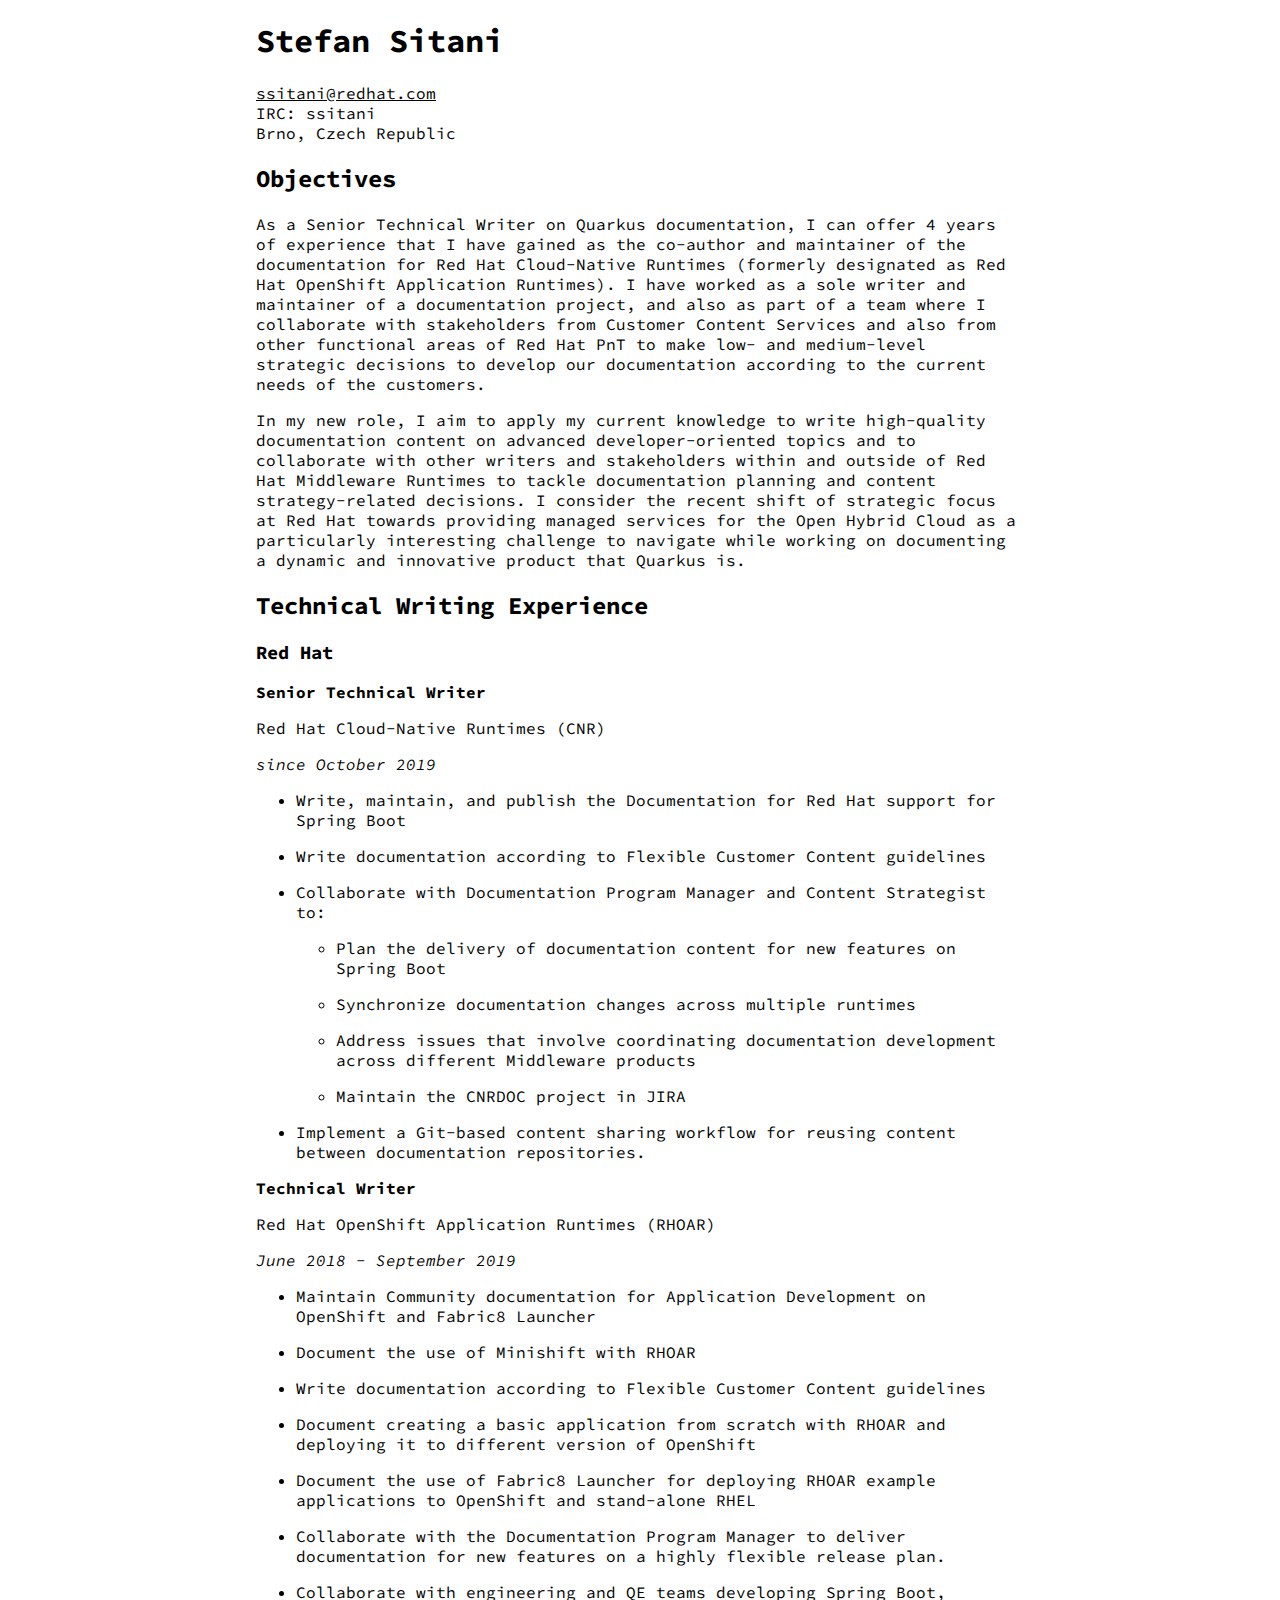
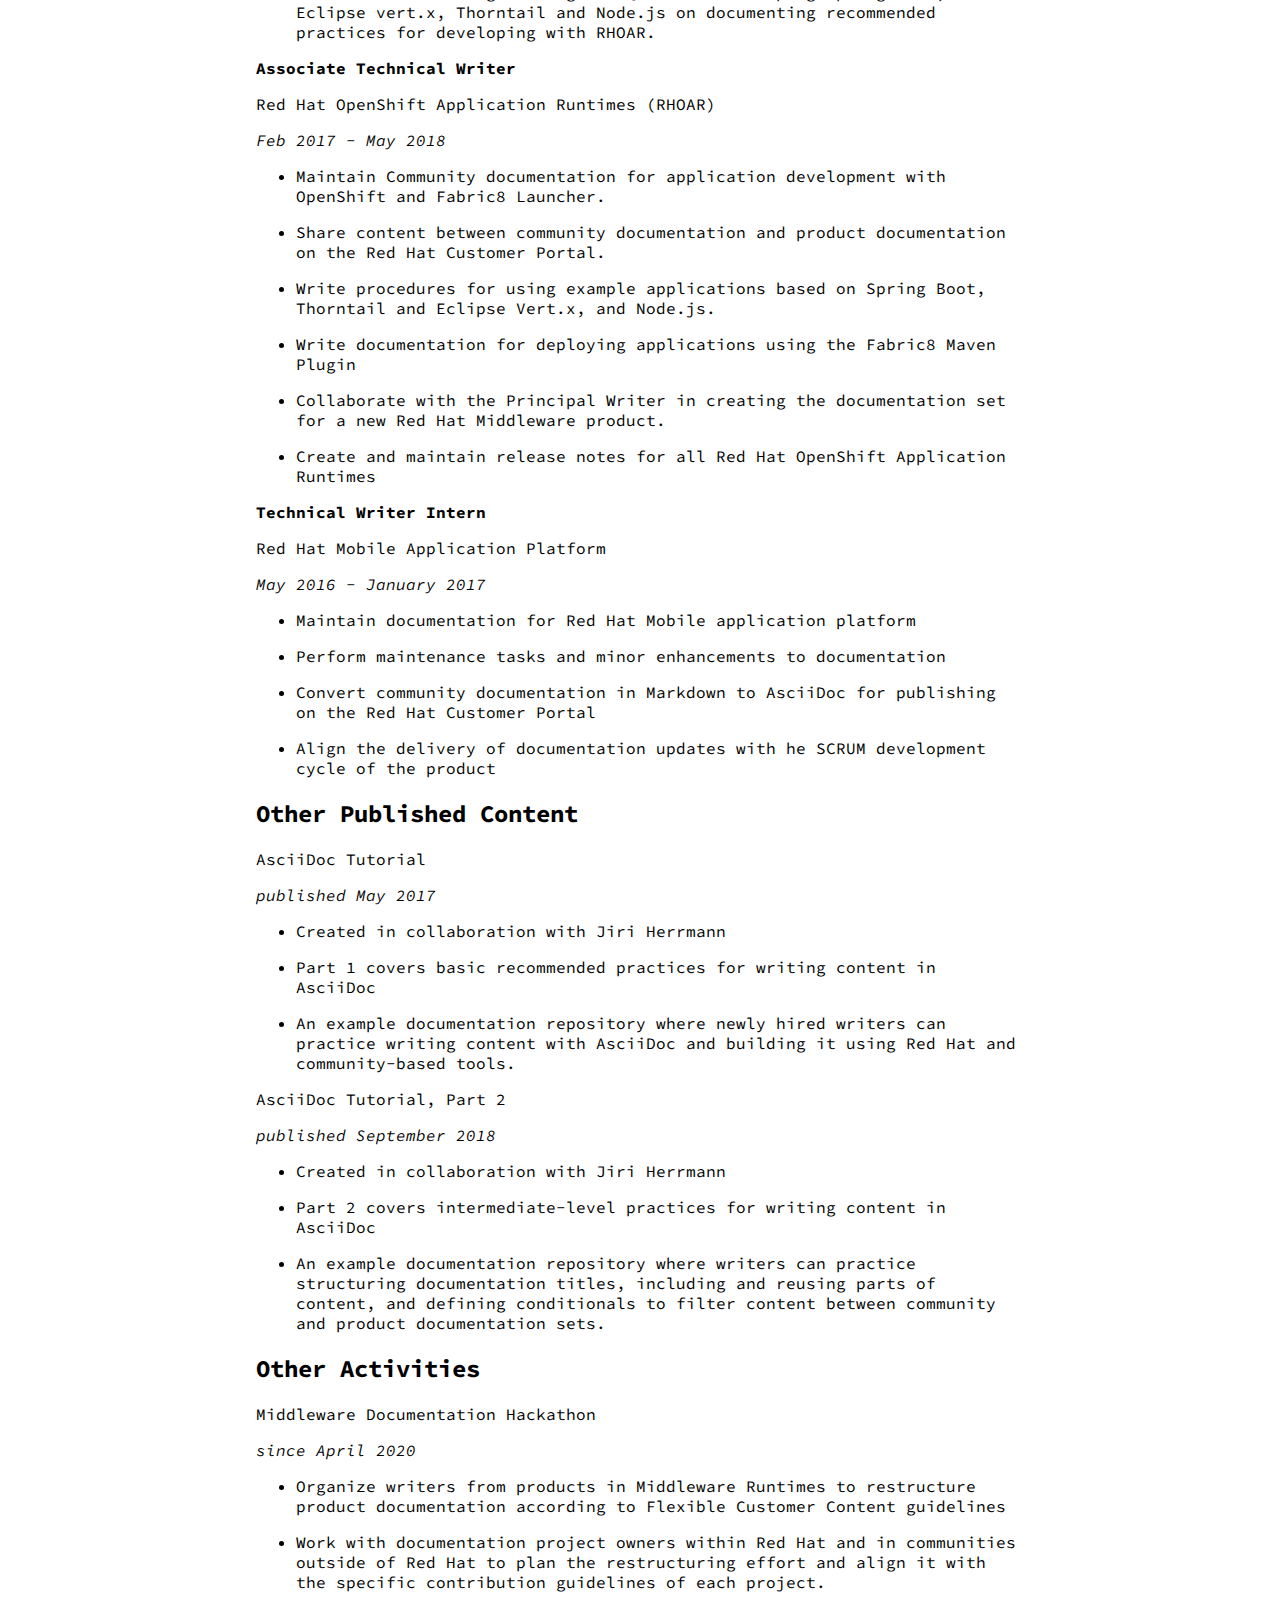
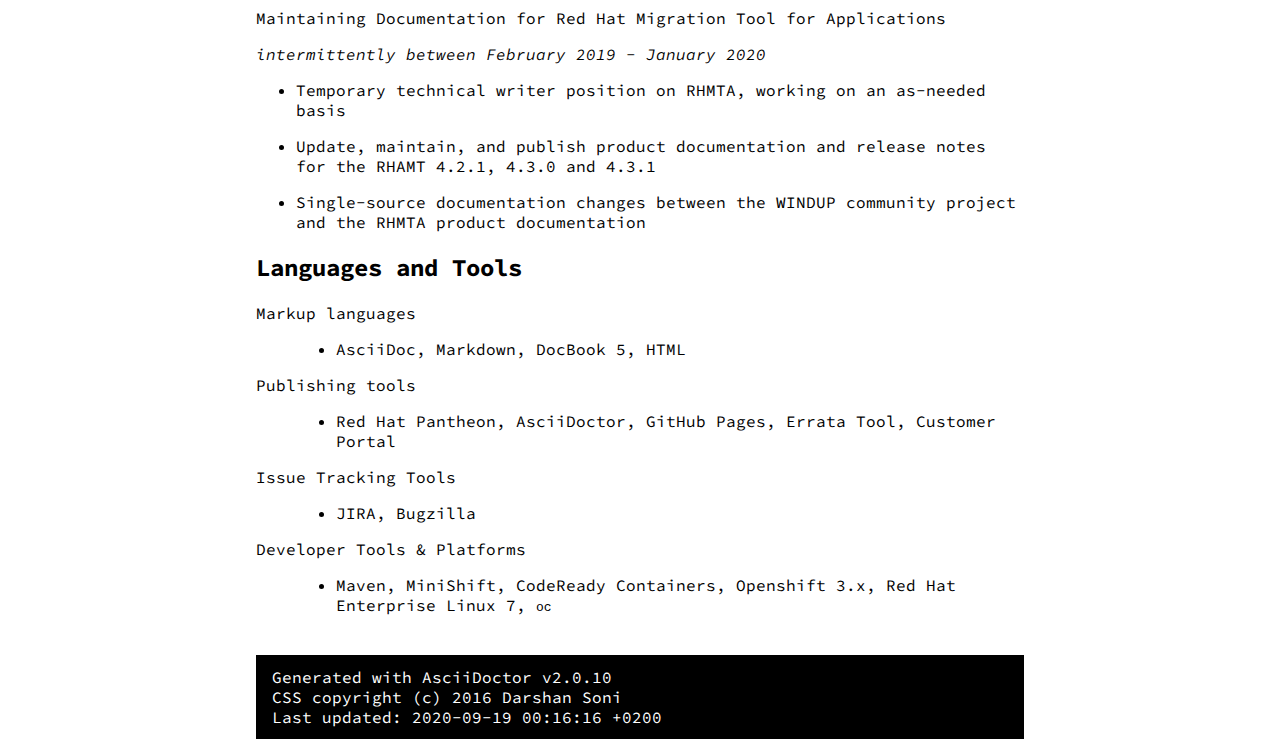
==== index.html @ 2cc95ba8 "disable update label" ====
<!DOCTYPE html>
<html lang="en">
<head>
<meta charset="UTF-8">
<meta http-equiv="X-UA-Compatible" content="IE=edge">
<meta name="viewport" content="width=device-width, initial-scale=1.0">
<meta name="generator" content="Asciidoctor 2.0.10">
<title>Stefan Sitani</title>
<style>
/* Asciidoctor default stylesheet | MIT License | https://asciidoctor.org */

@import url("https://fonts.googleapis.com/css?family=Source+Code+Pro");
@import url(//asciidoctor.org/stylesheets/asciidoctor.css); /* Default asciidoc style framework - important */

/* CUSTOMISATIONS */
/* Change the values in root for quick customisation. If you want even more fine grain... venture further. */

:root{
--maincolor:#FFFFFF;
--primarycolor:#000000;
--secondarycolor:#000000;
--tertiarycolor: #000000;
--sidebarbackground:#CCC;
--linkcolor:#000000;
--linkcoloralternate:#808080; /*override default link color: #f44336*/
--white:#FFFFFF;
--black:#000000;
}

/*
TODO: set colors for dark mode

:root{
--maincolor:#FFFFFF;
--primarycolor:#000000;
--secondarycolor:#000000;
--tertiarycolor: #000000;
--sidebarbackground:#CCC;
--linkcolor:#000000;
--linkcoloralternate:#808080;
--white:#FFFFFF;
--black:#000000;
}
*/

body{font-family: "Source Code Pro",sans-serif;max-width: 60%;margin: auto;}

/* Text styles */
h1{color:var(--primarycolor) !important; font-family: "Source Code Pro",sans-serif;}
h2,h3,h4,h5,h6{color:var(--secondarycolor) !important; font-family: "Source Code Pro",sans-serif;}
a{color: var(--black);text-decoration: underline;}
.title{color:var(--tertiarycolor) !important; font-family:"Source Code Pro",sans-serif !important;font-style: normal !important; font-weight: normal !important;}

/* Footer */
.footer{background-color: var(--black);color: var(--white);padding-top: 12px;padding-bottom: 12px;padding-left: 16px;margin-top: 40px;max-width: 100%;}

/* Sidebar */
#toctitle{font-family: "Source Code Pro",sans-serif;}
.sectlevel1{font-family: "Source Code Pro",sans-serif!important;}
.sectlevel2{font-family: "Source Code Pro",sans-serif!important;}

/* Responsiveness fixes */
video {
  max-width: 100%;
}

@media all and (max-width: 600px) {
table {
  width: 55vw!important;
  font-size: 3vw;
}

</style>
</head>
<body class="article">
<div id="header">
<h1>Stefan Sitani</h1>
</div>
<div id="content">
<div id="preamble">
<div class="sectionbody">
<div class="paragraph">
<p><a href="mailto:ssitani@redhat.com">ssitani@redhat.com</a><br>
IRC: ssitani<br>
Brno, Czech Republic</p>
</div>
</div>
</div>
<div class="sect1">
<h2 id="_objectives">Objectives</h2>
<div class="sectionbody">
<div class="paragraph">
<p>As a Senior Technical Writer on Quarkus documentation, I can offer 4 years of experience that I have gained as the co-author and maintainer of the documentation for Red Hat Cloud-Native Runtimes (formerly designated as Red Hat OpenShift Application Runtimes).
I have worked as a sole writer and maintainer of a documentation project, and also as part of a team where I collaborate with stakeholders from Customer Content Services and also from other functional areas of Red Hat PnT to make low- and medium-level strategic decisions to develop our documentation according to the current needs of the customers.</p>
</div>
<div class="paragraph">
<p>In my new role, I aim to apply my current knowledge to write high-quality documentation content on advanced developer-oriented topics and to collaborate with other writers and stakeholders within and outside of Red Hat Middleware Runtimes to tackle documentation planning and content strategy-related decisions.
I consider the recent shift of strategic focus at Red Hat towards providing managed services for the Open Hybrid Cloud as a particularly interesting challenge to navigate while working on documenting a dynamic and innovative product that Quarkus is.</p>
</div>
</div>
</div>
<div class="sect1">
<h2 id="_technical_writing_experience">Technical Writing Experience</h2>
<div class="sectionbody">
<div class="sect2">
<h3 id="_red_hat">Red Hat</h3>
<div class="paragraph">
<p><strong>Senior Technical Writer</strong></p>
</div>
<div class="paragraph">
<div class="title">Red Hat Cloud-Native Runtimes (CNR)</div>
<p><em>since October 2019</em></p>
</div>
<div class="ulist">
<ul>
<li>
<p>Write, maintain, and publish the Documentation for Red Hat support for Spring Boot</p>
</li>
<li>
<p>Write documentation according to Flexible Customer Content guidelines</p>
</li>
<li>
<p>Collaborate with Documentation Program Manager and Content Strategist to:</p>
<div class="ulist">
<ul>
<li>
<p>Plan the delivery of documentation content for new features on Spring Boot</p>
</li>
<li>
<p>Synchronize documentation changes across multiple runtimes</p>
</li>
<li>
<p>Address issues that involve coordinating documentation development across different Middleware products</p>
</li>
<li>
<p>Maintain the CNRDOC project in JIRA</p>
</li>
</ul>
</div>
</li>
<li>
<p>Implement a Git-based content sharing workflow for reusing content between documentation repositories.</p>
</li>
</ul>
</div>
<div class="paragraph">
<p><strong>Technical Writer</strong></p>
</div>
<div class="paragraph">
<div class="title">Red Hat OpenShift Application Runtimes (RHOAR)</div>
<p><em>June 2018 - September 2019</em></p>
</div>
<div class="ulist">
<ul>
<li>
<p>Maintain Community documentation for Application Development on OpenShift and Fabric8 Launcher</p>
</li>
<li>
<p>Document the use of Minishift with RHOAR</p>
</li>
<li>
<p>Write documentation according to Flexible Customer Content guidelines</p>
</li>
<li>
<p>Document creating a basic application from scratch with RHOAR and deploying it to different version of OpenShift</p>
</li>
<li>
<p>Document the use of Fabric8 Launcher for deploying RHOAR example applications to OpenShift and stand-alone RHEL</p>
</li>
<li>
<p>Collaborate with the Documentation Program Manager to deliver documentation for new features on a highly flexible release plan.</p>
</li>
<li>
<p>Collaborate with engineering and QE teams developing Spring Boot, Eclipse vert.x, Thorntail and Node.js on documenting recommended practices for developing with RHOAR.</p>
</li>
</ul>
</div>
<div class="paragraph">
<p><strong>Associate Technical Writer</strong></p>
</div>
<div class="paragraph">
<div class="title">Red Hat OpenShift Application Runtimes (RHOAR)</div>
<p><em>Feb 2017 - May 2018</em></p>
</div>
<div class="ulist">
<ul>
<li>
<p>Maintain Community documentation for application development with OpenShift and Fabric8 Launcher.</p>
</li>
<li>
<p>Share content between community documentation and product documentation on the Red Hat Customer Portal.</p>
</li>
<li>
<p>Write procedures for using example applications based on Spring Boot, Thorntail and Eclipse Vert.x, and Node.js.</p>
</li>
<li>
<p>Write documentation for deploying applications using the Fabric8 Maven Plugin</p>
</li>
<li>
<p>Collaborate with the Principal Writer in creating the documentation set for a new Red Hat Middleware product.</p>
</li>
<li>
<p>Create and maintain release notes for all Red Hat OpenShift Application Runtimes</p>
</li>
</ul>
</div>
<div class="paragraph">
<p><strong>Technical Writer Intern</strong></p>
</div>
<div class="paragraph">
<div class="title">Red Hat Mobile Application Platform</div>
<p><em>May 2016 - January 2017</em><br></p>
</div>
<div class="ulist">
<ul>
<li>
<p>Maintain documentation for Red Hat Mobile application platform</p>
</li>
<li>
<p>Perform maintenance tasks and minor enhancements to documentation</p>
</li>
<li>
<p>Convert community documentation in Markdown to AsciiDoc for publishing on the Red Hat Customer Portal</p>
</li>
<li>
<p>Align the delivery of documentation updates with he SCRUM development cycle of the product</p>
</li>
</ul>
</div>
</div>
</div>
</div>
<div class="sect1">
<h2 id="_other_published_content">Other Published Content</h2>
<div class="sectionbody">
<div class="paragraph">
<div class="title">AsciiDoc Tutorial</div>
<p><em>published May 2017</em></p>
</div>
<div class="ulist">
<ul>
<li>
<p>Created in collaboration with Jiri Herrmann</p>
</li>
<li>
<p>Part 1 covers basic recommended practices for writing content in AsciiDoc</p>
</li>
<li>
<p>An example documentation repository where newly hired writers can practice writing content with AsciiDoc and building it using Red Hat and community-based tools.</p>
</li>
</ul>
</div>
<div class="paragraph">
<div class="title">AsciiDoc Tutorial, Part 2</div>
<p><em>published September 2018</em></p>
</div>
<div class="ulist">
<ul>
<li>
<p>Created in collaboration with Jiri Herrmann</p>
</li>
<li>
<p>Part 2 covers intermediate-level practices for writing content in AsciiDoc</p>
</li>
<li>
<p>An example documentation repository where writers can practice structuring documentation titles, including and reusing parts of content, and defining conditionals to filter content between community and product documentation sets.</p>
</li>
</ul>
</div>
</div>
</div>
<div class="sect1">
<h2 id="_other_activities">Other Activities</h2>
<div class="sectionbody">
<div class="paragraph">
<div class="title">Middleware Documentation Hackathon</div>
<p><em>since April 2020</em></p>
</div>
<div class="ulist">
<ul>
<li>
<p>Organize writers from products in Middleware Runtimes to restructure product documentation according to Flexible Customer Content guidelines</p>
</li>
<li>
<p>Work with documentation project owners within Red Hat and in communities outside of Red Hat to plan the restructuring effort and align it with the specific contribution guidelines of each project.</p>
</li>
</ul>
</div>
<div class="paragraph">
<div class="title">Maintaining Documentation for Red Hat Migration Tool for Applications</div>
<p><em>intermittently between February 2019 - January 2020</em></p>
</div>
<div class="ulist">
<ul>
<li>
<p>Temporary technical writer position on RHMTA, working on an as-needed basis</p>
</li>
<li>
<p>Update, maintain, and publish product documentation and release notes for the RHAMT 4.2.1, 4.3.0 and 4.3.1</p>
</li>
<li>
<p>Single-source documentation changes between the WINDUP community project and the RHMTA product documentation</p>
</li>
</ul>
</div>
<div style="page-break-after: always;"></div>
</div>
</div>
<div class="sect1">
<h2 id="_languages_and_tools">Languages and Tools</h2>
<div class="sectionbody">
<div class="dlist">
<dl>
<dt class="hdlist1">Markup languages</dt>
<dd>
<div class="ulist">
<ul>
<li>
<p>AsciiDoc, Markdown, DocBook 5, HTML</p>
</li>
</ul>
</div>
</dd>
<dt class="hdlist1">Publishing tools</dt>
<dd>
<div class="ulist">
<ul>
<li>
<p>Red Hat Pantheon, AsciiDoctor, GitHub Pages, Errata Tool, Customer Portal</p>
</li>
</ul>
</div>
</dd>
<dt class="hdlist1">Issue Tracking Tools</dt>
<dd>
<div class="ulist">
<ul>
<li>
<p>JIRA, Bugzilla</p>
</li>
</ul>
</div>
</dd>
<dt class="hdlist1">Developer Tools &amp; Platforms</dt>
<dd>
<div class="ulist">
<ul>
<li>
<p>Maven, MiniShift, CodeReady Containers, Openshift 3.x, Red Hat Enterprise Linux 7, <code>oc</code></p>
</li>
</ul>
</div>
</dd>
</dl>
</div>
</div>
</div>
</div>
<p class="footer">
  Generated with AsciiDoctor v2.0.10 <br>
  CSS copyright (c) 2016 Darshan Soni <br>
  Last updated: 2020-09-19 00:16:16 +0200
</p>
</body>
</html>
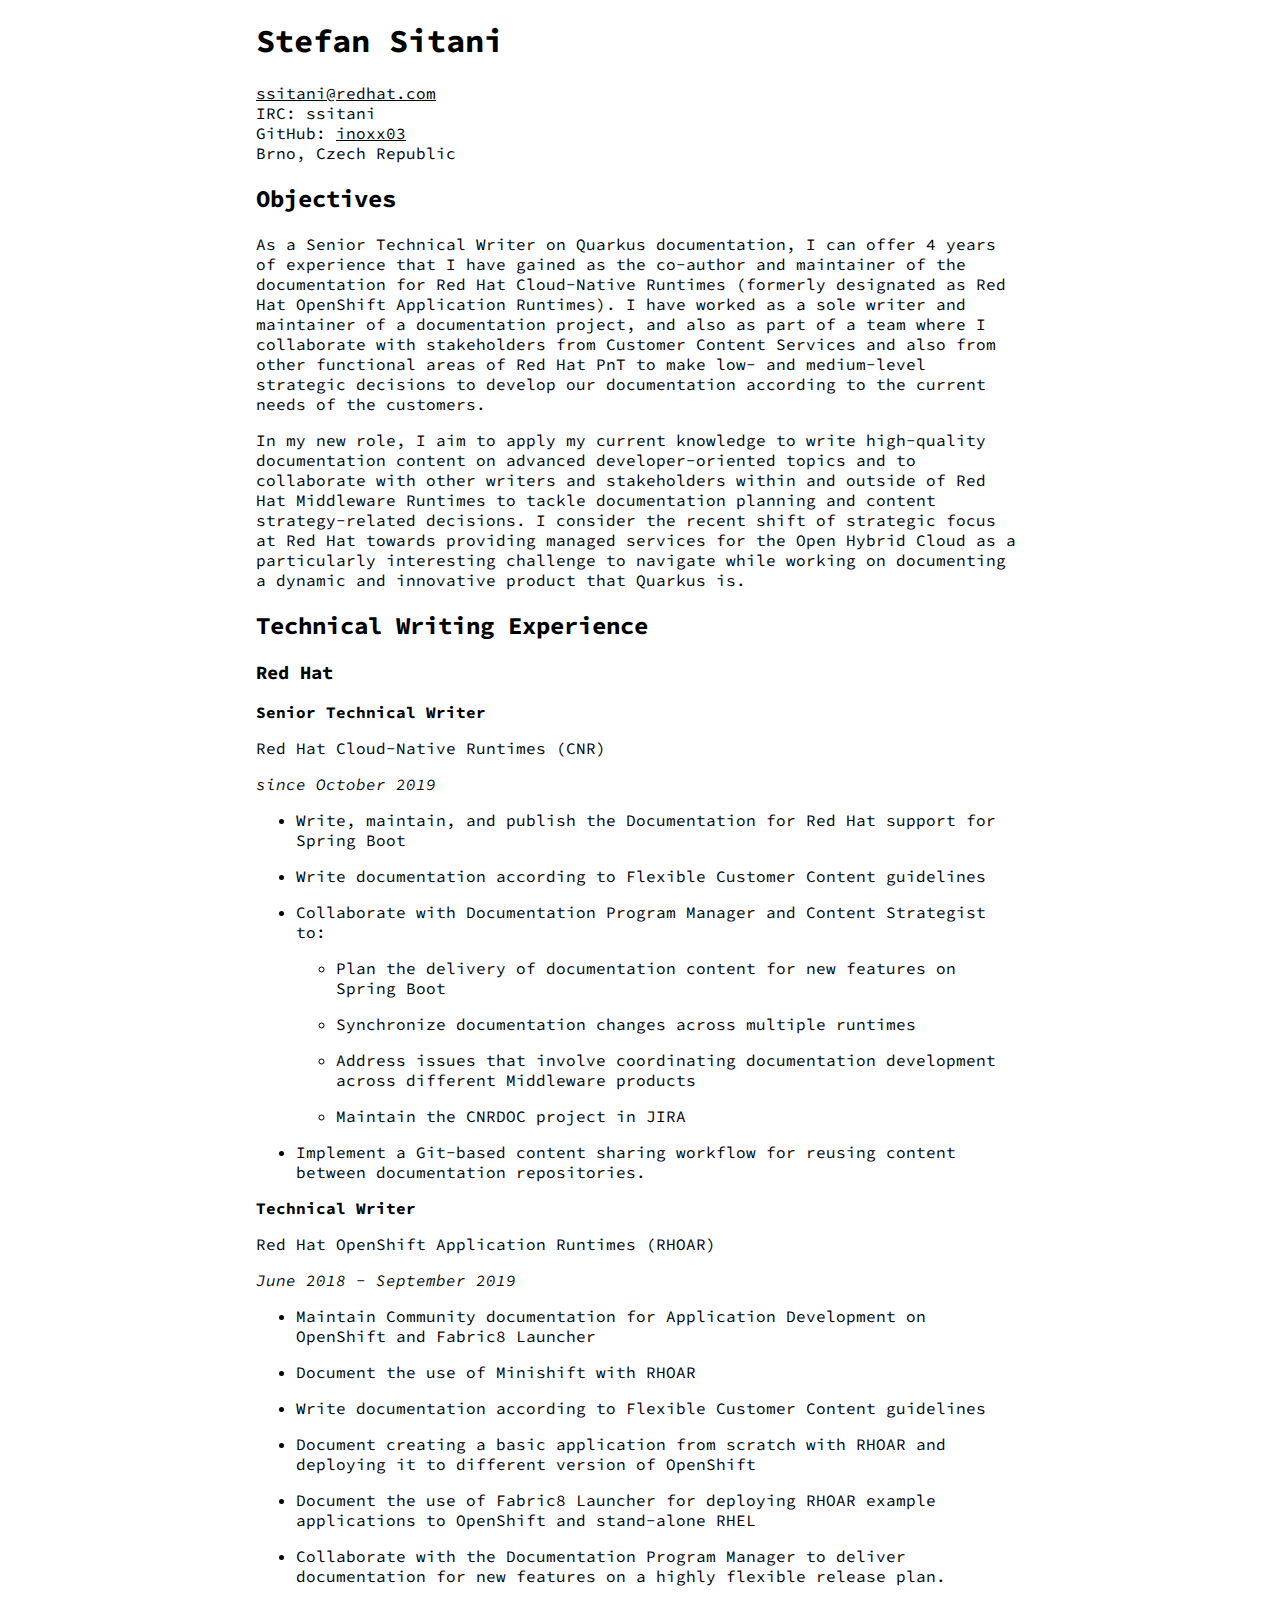
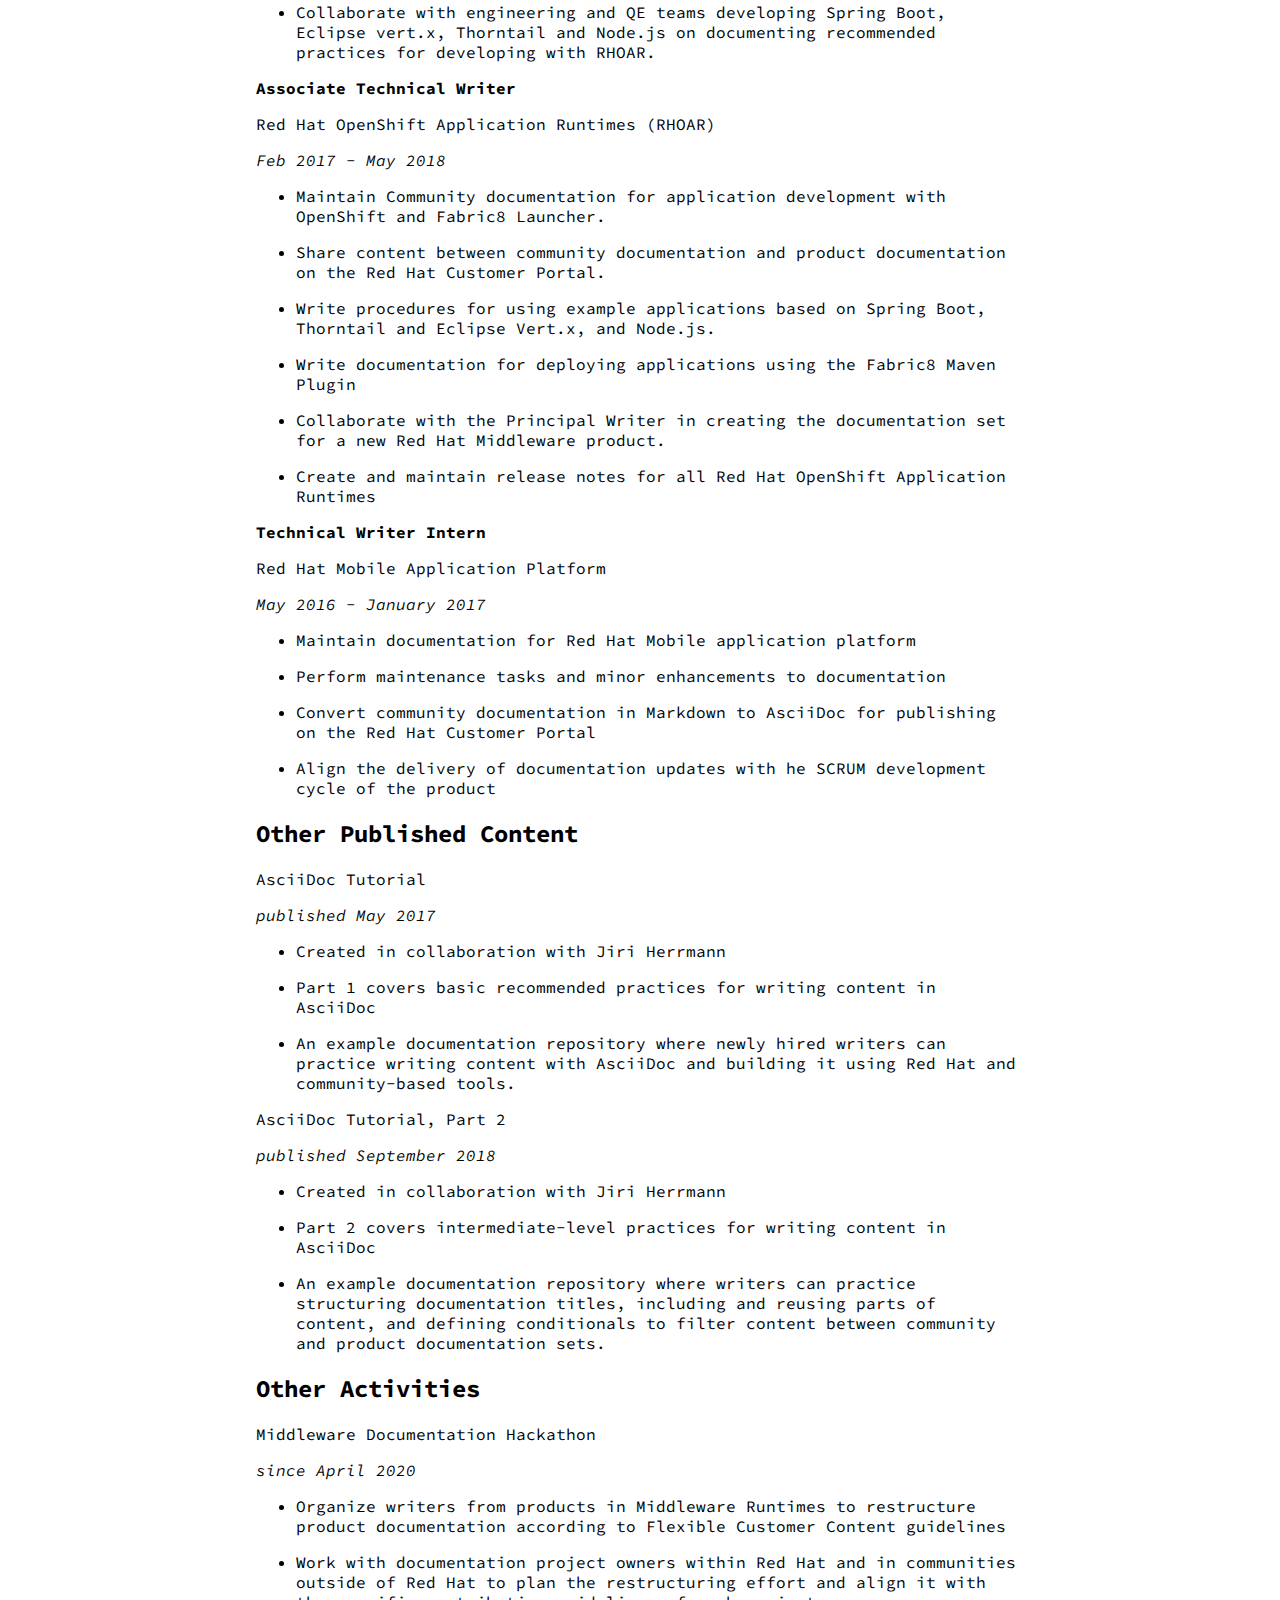
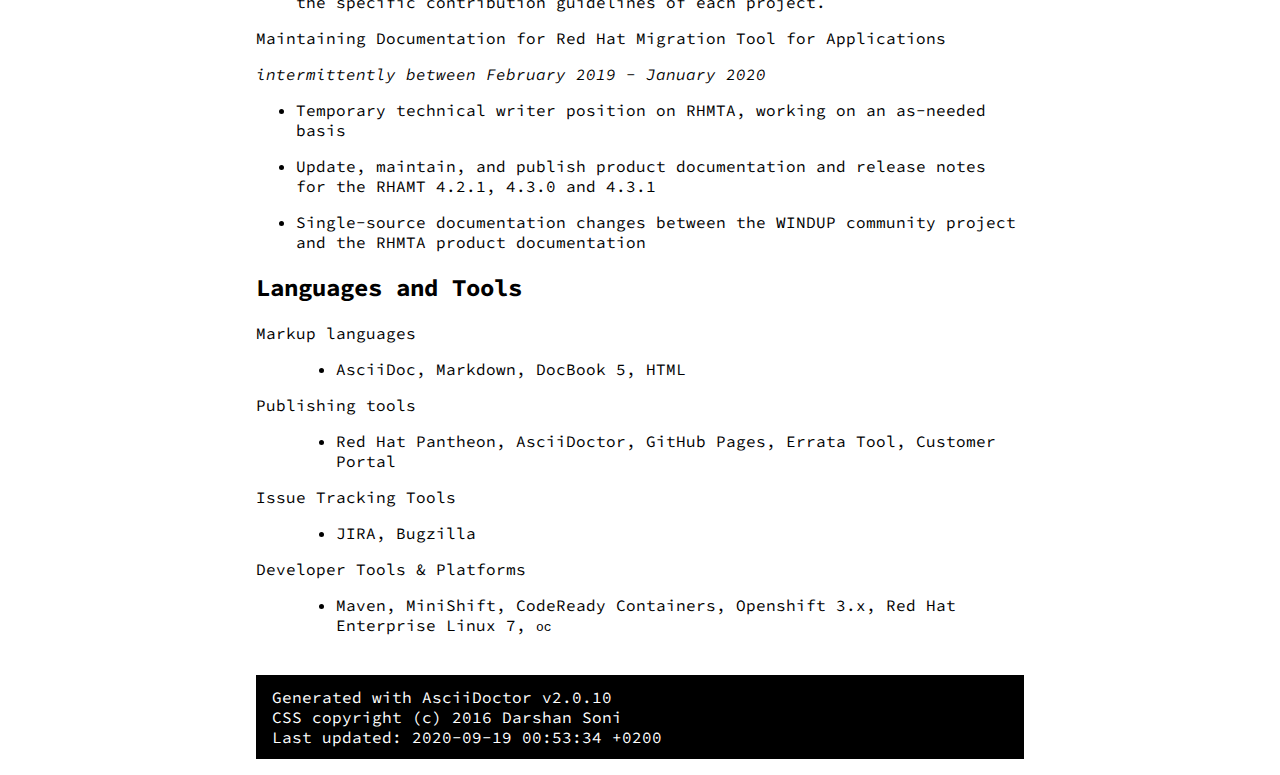
==== commit 85d515fd: "add github profile link" ====
--- a/index.html
+++ b/index.html
@@ -82,6 +82,7 @@
 <div class="paragraph">
 <p><a href="mailto:ssitani@redhat.com">ssitani@redhat.com</a><br>
 IRC: ssitani<br>
+GitHub: <a href="https://github.com/inoxx03" target="_blank" rel="noopener">inoxx03</a><br>
 Brno, Czech Republic</p>
 </div>
 </div>
@@ -359,7 +360,7 @@
 <p class="footer">
   Generated with AsciiDoctor v2.0.10 <br>
   CSS copyright (c) 2016 Darshan Soni <br>
-  Last updated: 2020-09-19 00:16:16 +0200
+  Last updated: 2020-09-19 00:53:34 +0200
 </p>
 </body>
 </html>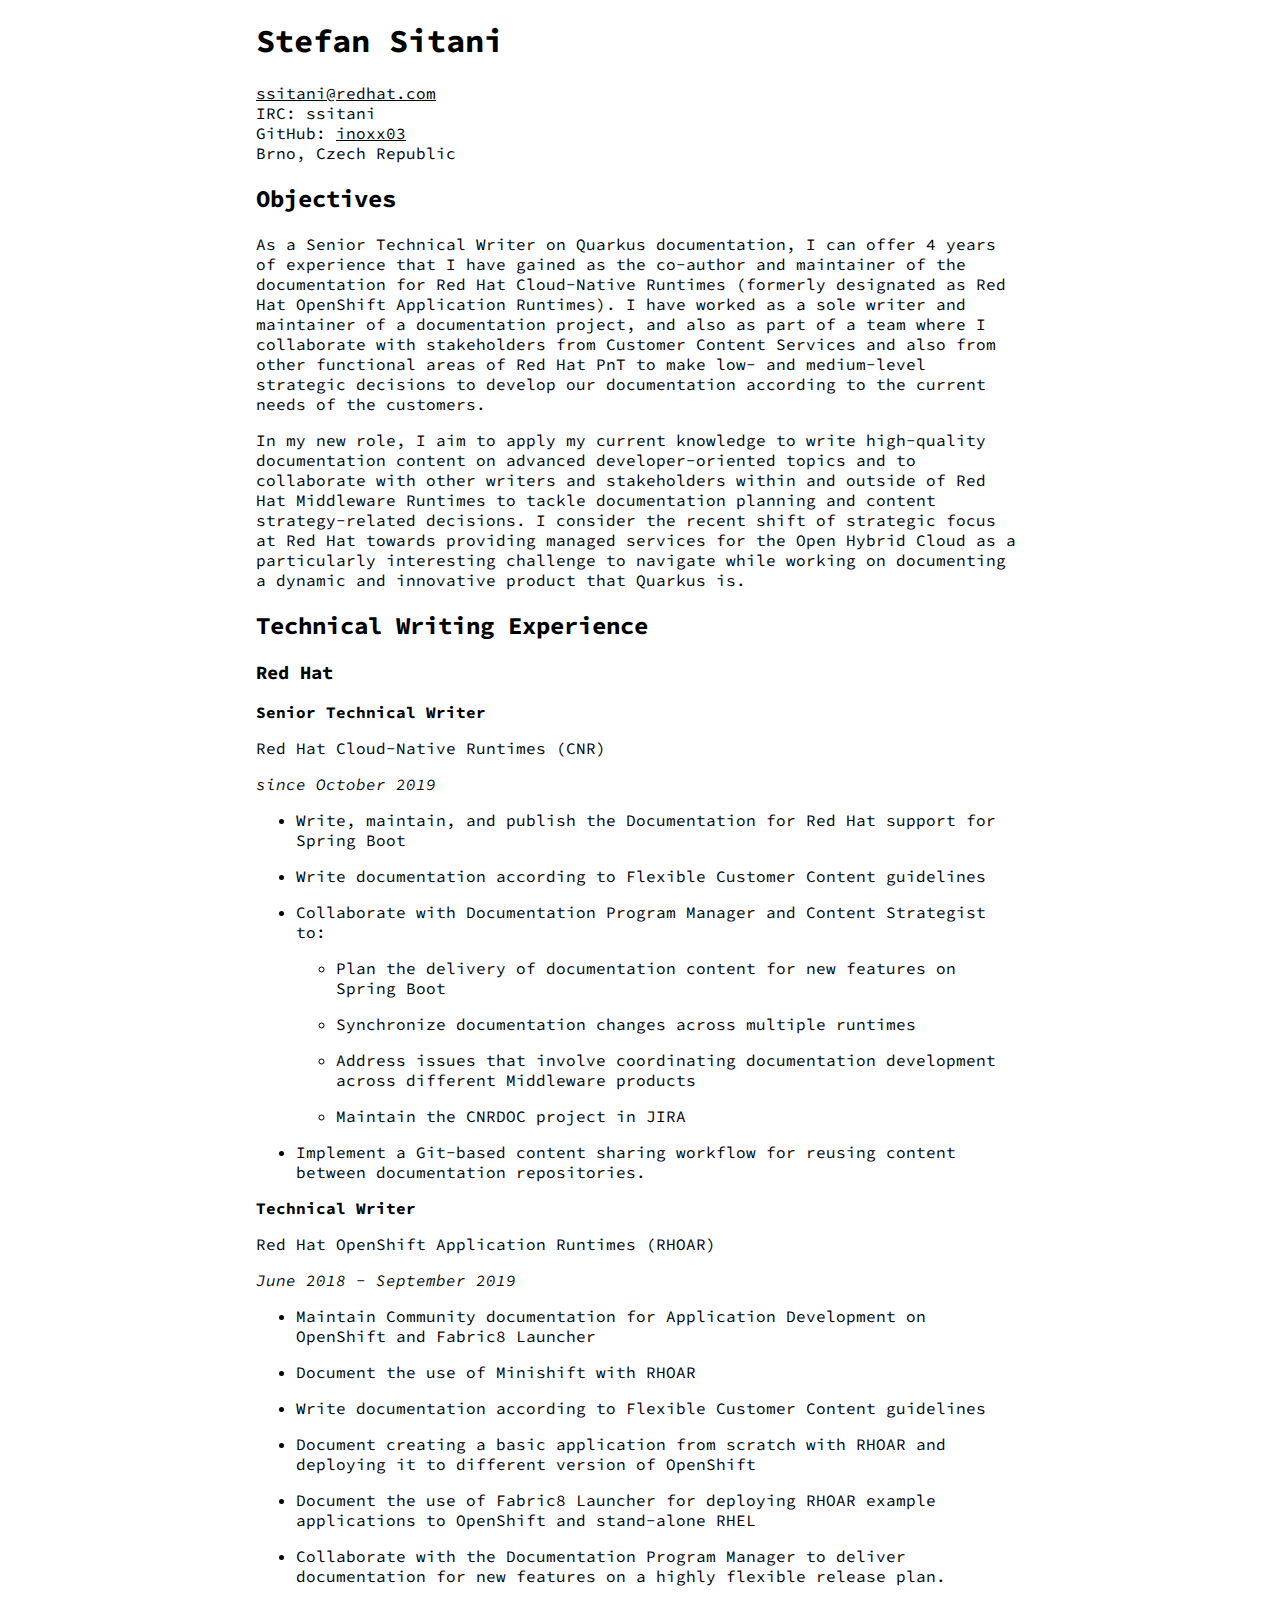
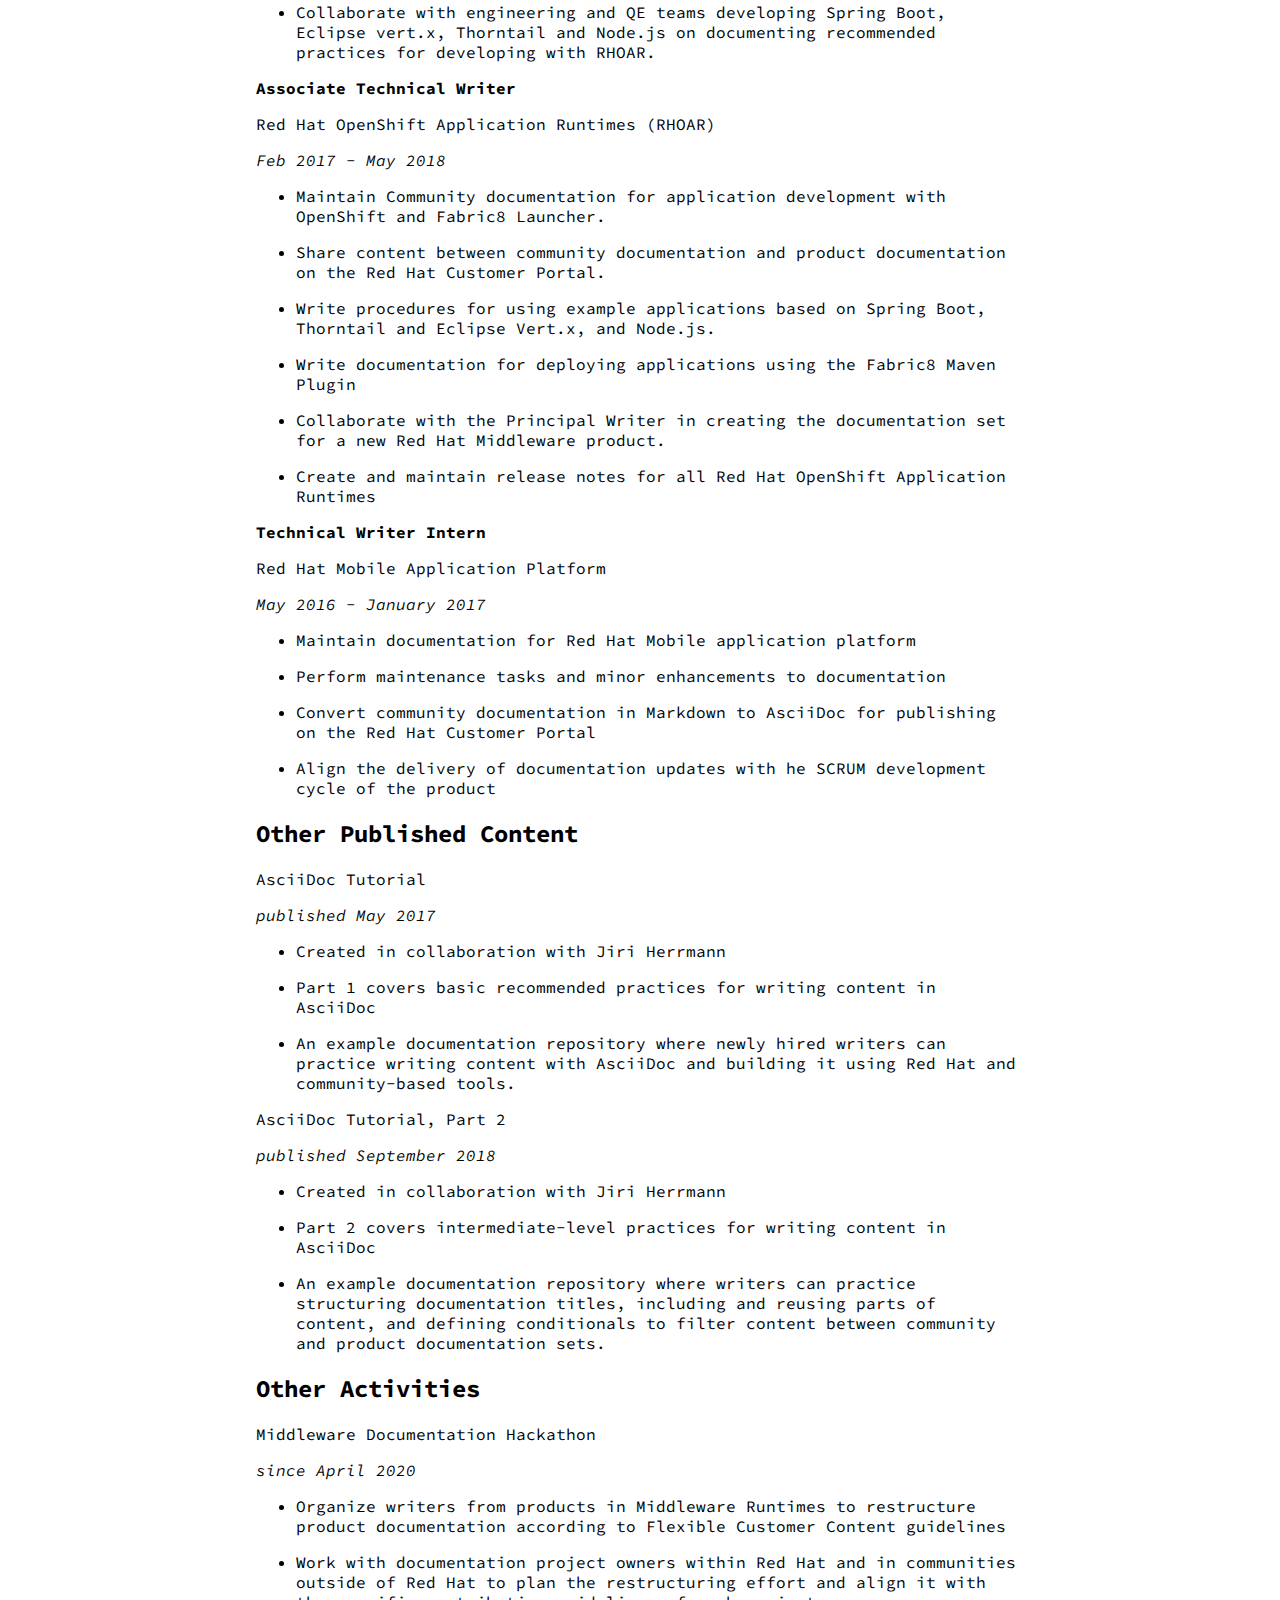
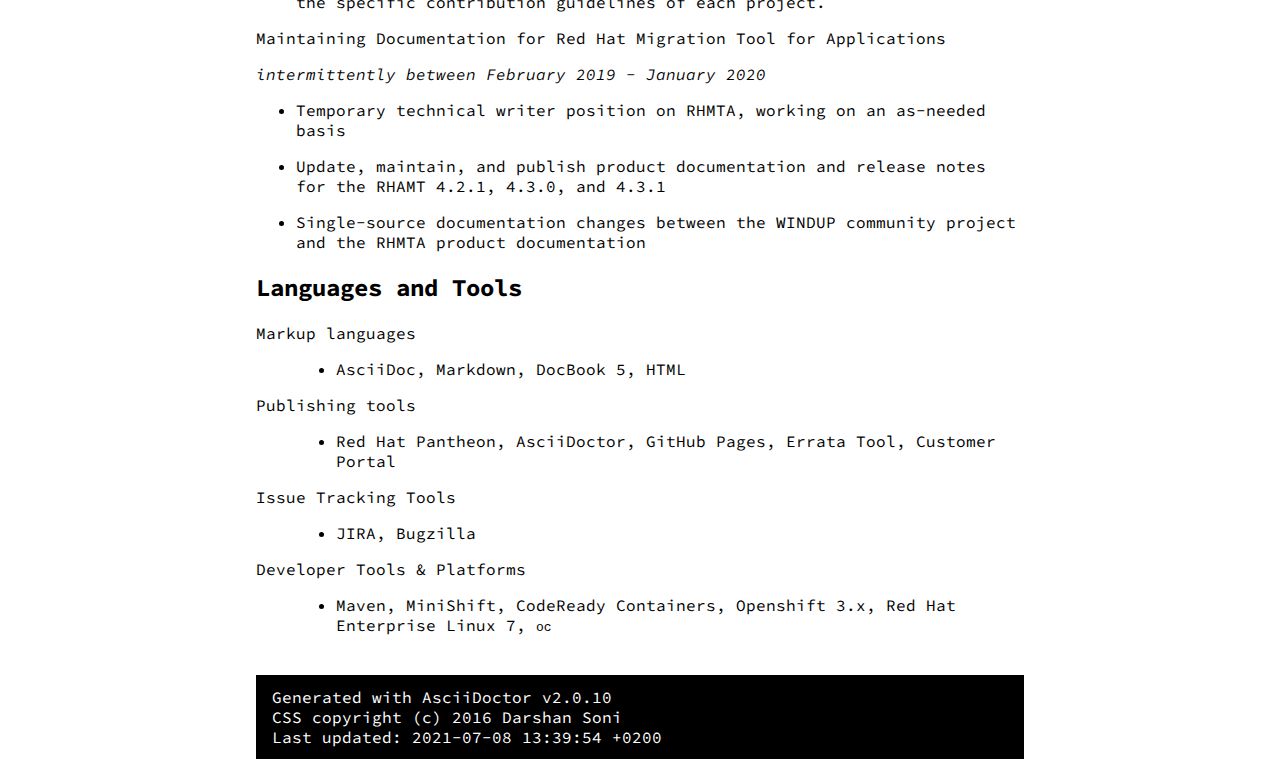
==== commit 8c09e4fe: "tweak color variables in stylesheet" ====
--- a/index.html
+++ b/index.html
@@ -48,11 +48,11 @@
 /* Text styles */
 h1{color:var(--primarycolor) !important; font-family: "Source Code Pro",sans-serif;}
 h2,h3,h4,h5,h6{color:var(--secondarycolor) !important; font-family: "Source Code Pro",sans-serif;}
-a{color: var(--black);text-decoration: underline;}
+a{color: var(--primarycolor);text-decoration: underline;}
 .title{color:var(--tertiarycolor) !important; font-family:"Source Code Pro",sans-serif !important;font-style: normal !important; font-weight: normal !important;}
 
 /* Footer */
-.footer{background-color: var(--black);color: var(--white);padding-top: 12px;padding-bottom: 12px;padding-left: 16px;margin-top: 40px;max-width: 100%;}
+.footer{background-color: var(--primarycolor);color: var(--maincolor);padding-top: 12px;padding-bottom: 12px;padding-left: 16px;margin-top: 40px;max-width: 100%;}
 
 /* Sidebar */
 #toctitle{font-family: "Source Code Pro",sans-serif;}
@@ -297,7 +297,7 @@
 <p>Temporary technical writer position on RHMTA, working on an as-needed basis</p>
 </li>
 <li>
-<p>Update, maintain, and publish product documentation and release notes for the RHAMT 4.2.1, 4.3.0 and 4.3.1</p>
+<p>Update, maintain, and publish product documentation and release notes for the RHAMT 4.2.1, 4.3.0, and 4.3.1</p>
 </li>
 <li>
 <p>Single-source documentation changes between the WINDUP community project and the RHMTA product documentation</p>
@@ -360,7 +360,7 @@
 <p class="footer">
   Generated with AsciiDoctor v2.0.10 <br>
   CSS copyright (c) 2016 Darshan Soni <br>
-  Last updated: 2020-09-19 00:53:34 +0200
+  Last updated: 2021-07-08 13:39:54 +0200
 </p>
 </body>
 </html>